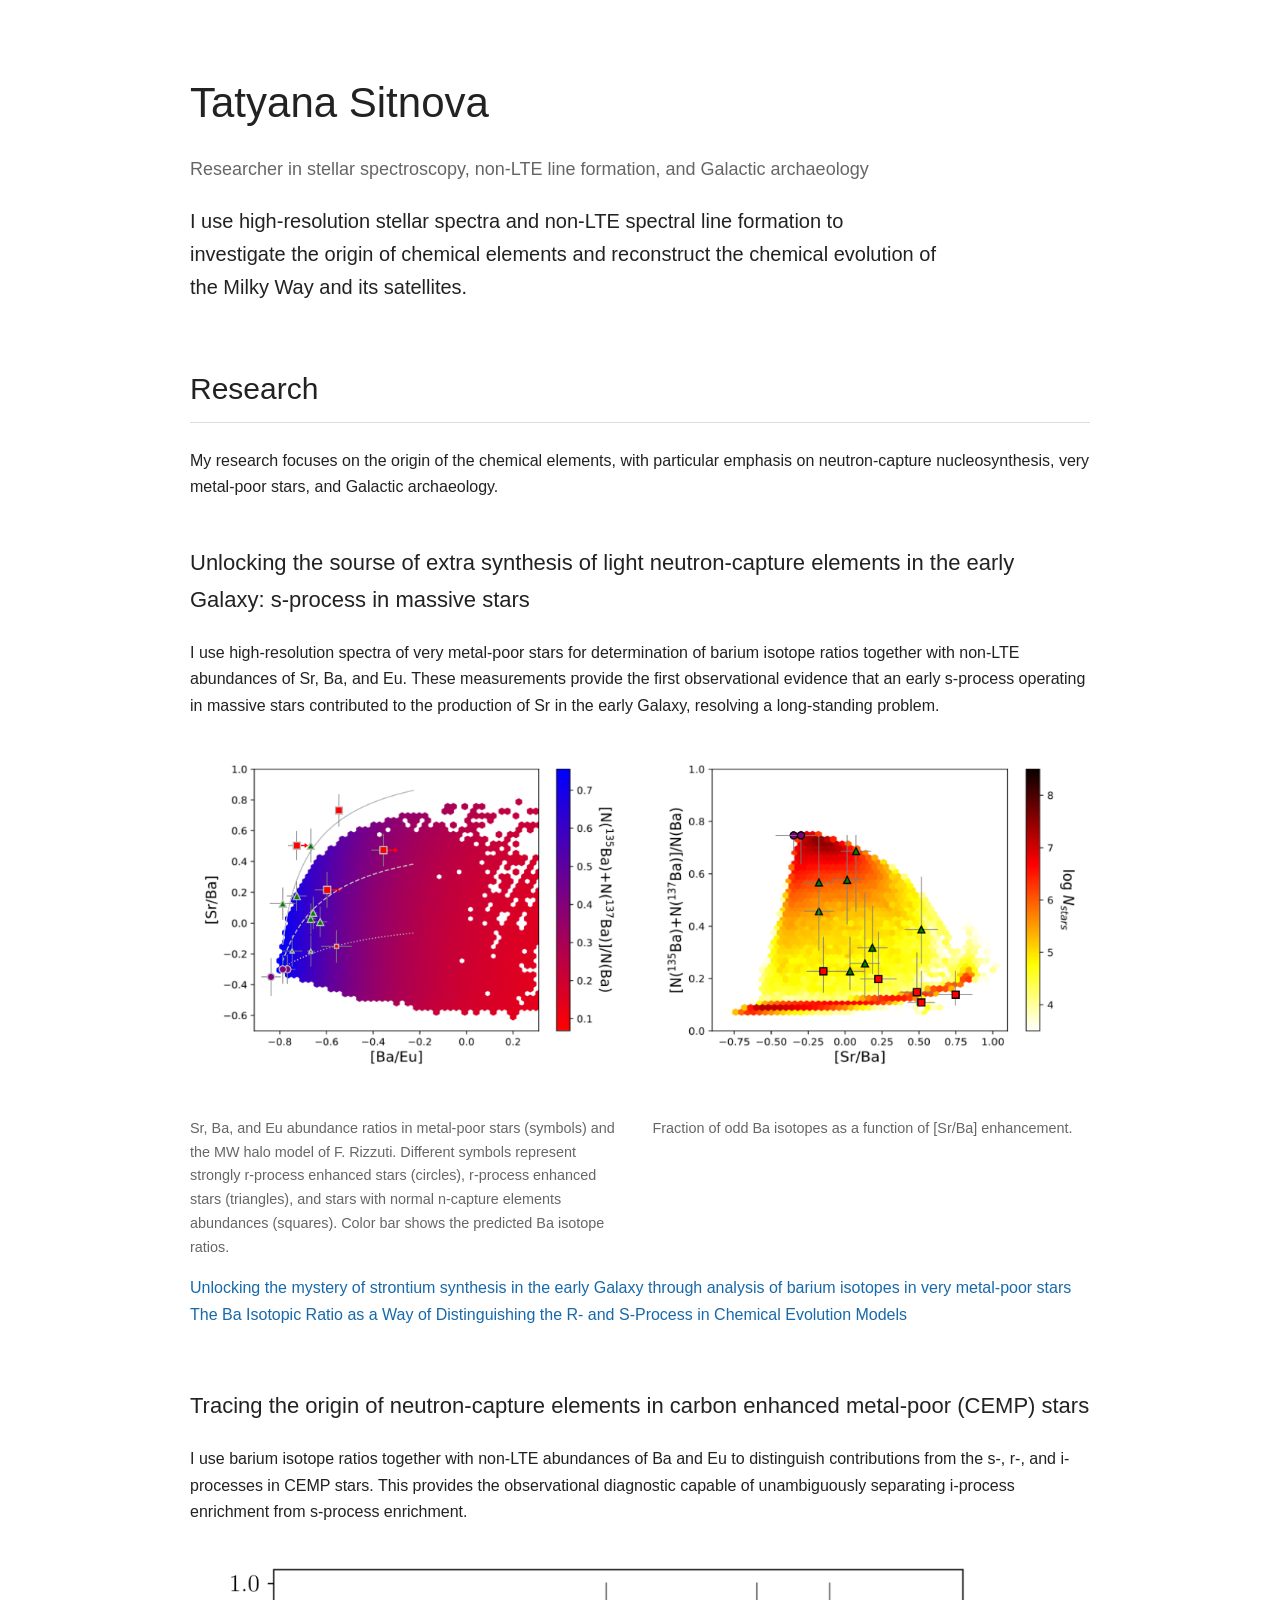
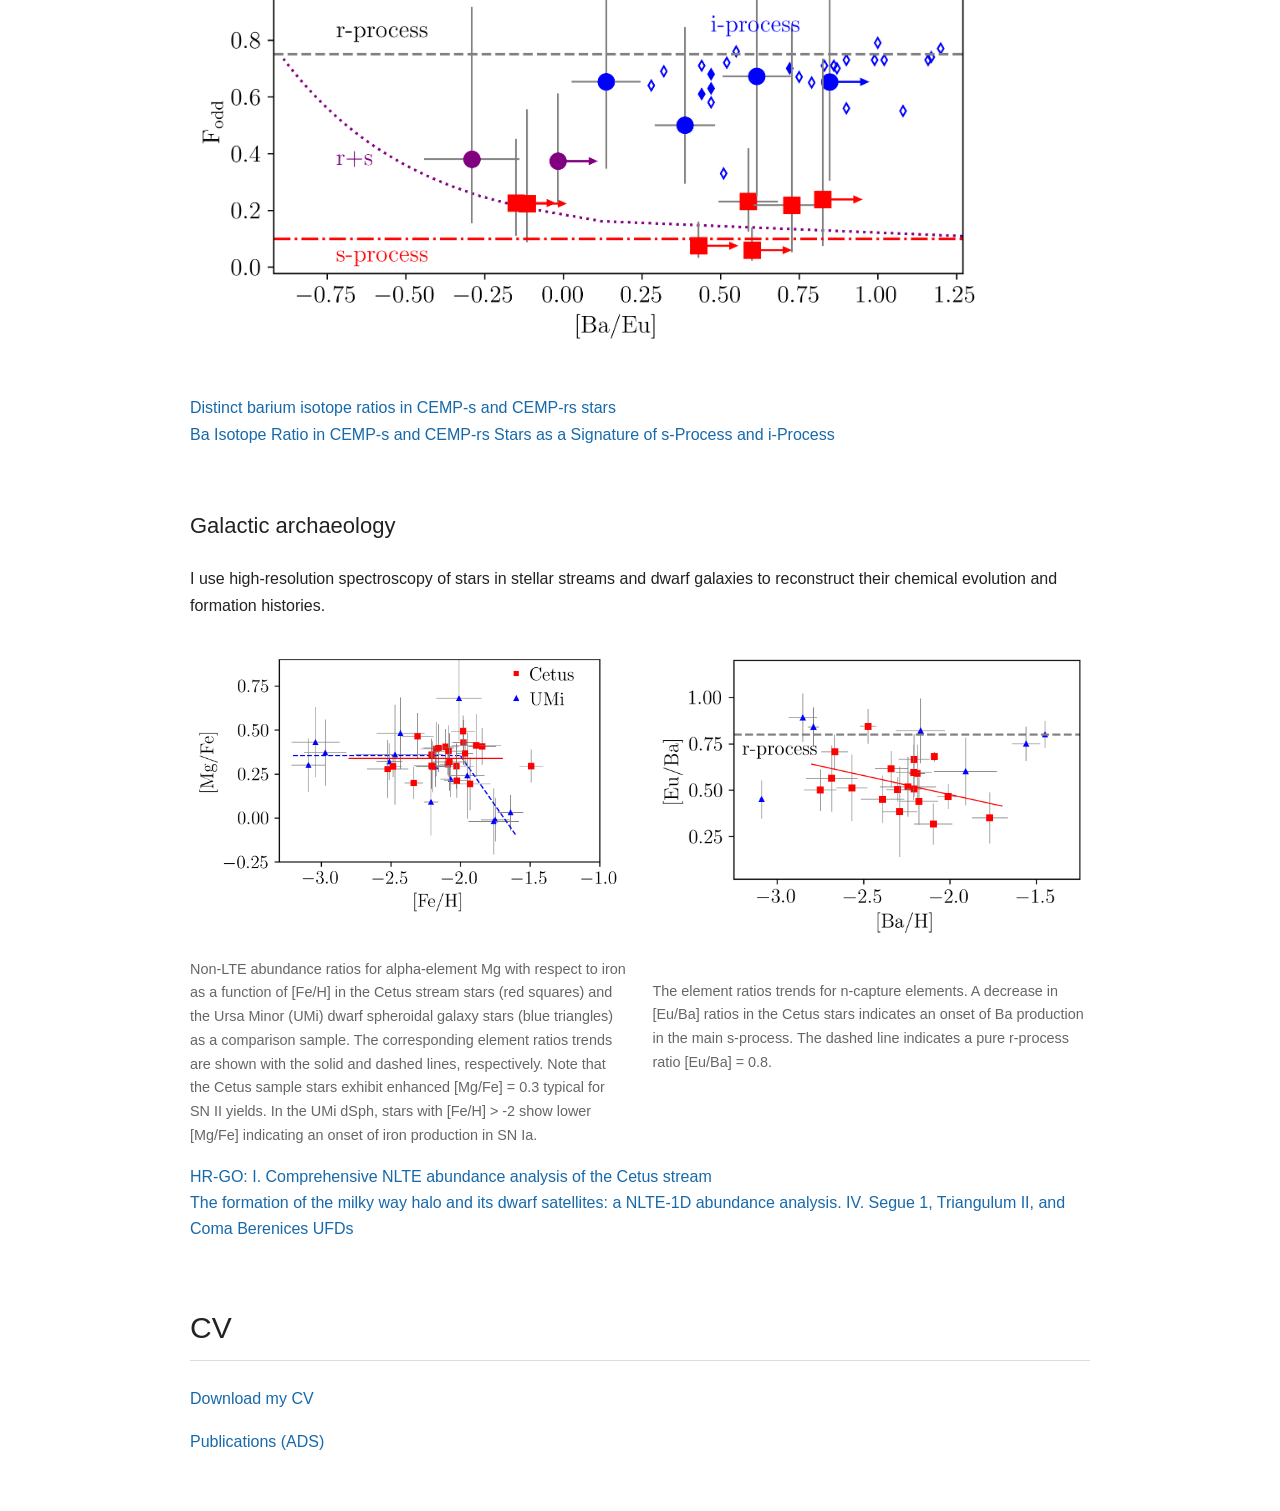
==== index.html @ dd4ed374 "Add files via upload" ====
<!DOCTYPE html>
<html lang="en">

<head>
    <meta charset="UTF-8">
    <meta name="viewport" content="width=device-width, initial-scale=1.0">

    <title>Tatyana Sitnova</title>

    <link rel="stylesheet" href="style.css">
</head>

<body>

<header>
    <h1>Tatyana Sitnova</h1>

    <p class="position">
        Researcher in stellar spectroscopy, non-LTE line formation, and Galactic archaeology 
    </p>

    <p class="intro">
        I use high-resolution stellar spectra and non-LTE spectral
        line formation to investigate the origin of chemical elements
        and reconstruct the chemical evolution of the Milky Way and
        its satellites.
    </p>
</header>


<main>

<section id="research">

    <h2>Research</h2>

    <p>
        My research focuses on the origin of the chemical elements,
        with particular emphasis on neutron-capture nucleosynthesis,
        very metal-poor stars, and Galactic archaeology.
    </p>


    <article class="project">

        <h3>Unlocking the sourse of extra synthesis of light neutron-capture elements in the early Galaxy: s-process in massive stars</h3>

        <p>
            I use high-resolution spectra of very metal-poor stars for determination of barium isotope ratios together with non-LTE abundances of Sr, Ba, and Eu. 
            These measurements provide the first observational evidence that an early s-process operating in massive stars contributed to the production of Sr in the early Galaxy, resolving a long-standing problem.   
        </p>

<div class="figure-row">
    <figure>
        <img src="srba_baeu_model_newr.png"
             alt="Barium isotope ratios">
        <figcaption>Sr, Ba, and Eu abundance ratios in metal-poor stars (symbols) and the MW halo model of F. Rizzuti. Different symbols represent strongly r-process enhanced stars (circles), r-process enhanced  stars (triangles), and stars with normal n-capture elements abundances (squares). Color bar shows the predicted Ba isotope ratios.</figcaption>
    </figure>

    <figure>
        <img src="foddtot_srba_model_newr.png"
             alt="Strontium and barium abundances">
        <figcaption>Fraction of odd Ba isotopes as a function of [Sr/Ba] enhancement.</figcaption>
    </figure>
</div>


        <p>
            <a href="https://ui.adsabs.harvard.edu/abs/2025A%26A...699A.262S/abstract">
                Unlocking the mystery of strontium synthesis in the early Galaxy through analysis of barium isotopes in very metal-poor stars <br>           
            <a href="https://ui.adsabs.harvard.edu/abs/2026Galax..14...49R/abstract">
                The Ba Isotopic Ratio as a Way of Distinguishing the R- and S-Process in Chemical Evolution Models
            </a>
        </p>        

    </article>


    <article class="project">

        <h3>Tracing the origin of neutron-capture elements in carbon enhanced metal-poor (CEMP) stars</h3>

         <p>
            I use barium isotope ratios together with non-LTE abundances of Ba and Eu to distinguish contributions from
            the s-, r-, and i-processes in CEMP stars. This provides the observational diagnostic capable of unambiguously separating
i-process enrichment from s-process enrichment. 
        </p>       

        <img src="ba_fodd_abs_2.png"
             alt="Barium isotope ratios in carbon enhanced metal-poor stars">



        <p>
            <a href="https://ui.adsabs.harvard.edu/abs/2025A%26A...704A.103S/abstract">
                Distinct barium isotope ratios in CEMP-s and CEMP-rs stars <br>           
            <a href="https://ui.adsabs.harvard.edu/abs/2026Galax..14...42S/abstract">
                Ba Isotope Ratio in CEMP-s and CEMP-rs Stars as a Signature of s-Process and i-Process
            </a>
        </p>

    </article>




    <article class="project">

        <h3>Galactic archaeology</h3>

        <p>
            I use high-resolution spectroscopy of stars in stellar
            streams and dwarf galaxies to reconstruct their chemical
            evolution and formation histories.
        </p>        

<div class="figure-row">
    <figure>
        <img src="Cetus_MgIFeII_FeIIH_proposal.png"
             alt="">
        <figcaption>Non-LTE abundance ratios for alpha-element Mg with respect to iron as a function of
[Fe/H] in the Cetus stream stars (red squares) and the Ursa Minor (UMi) dwarf spheroidal galaxy stars
(blue triangles) as a comparison sample. The corresponding element ratios trends are shown with the
solid and dashed lines, respectively. Note that the Cetus sample stars exhibit enhanced [Mg/Fe] = 0.3
typical for SN II yields. In the UMi dSph, stars with [Fe/H] > -2 show lower [Mg/Fe] indicating an onset
of iron production in SN Ia.</figcaption>
    </figure>

    <figure>
        <img src="Cetus_EuIIBaII_BaIIH_proposal.png"
             alt="">
        <figcaption>The element ratios trends for n-capture elements. A decrease in
[Eu/Ba] ratios in the Cetus stars indicates an onset of Ba production in the main s-process. The dashed
line indicates a pure r-process ratio [Eu/Ba] = 0.8.</figcaption>
    </figure>
</div>

        <p>
            <a href="https://ui.adsabs.harvard.edu/abs/2024A%26A...690A.331S/abstract">
                HR-GO: I. Comprehensive NLTE abundance analysis of the Cetus stream <br>           
            <a href="https://ui.adsabs.harvard.edu/abs/2021MNRAS.504.1183S/abstract">
                The formation of the milky way halo and its dwarf satellites: a NLTE-1D abundance analysis. IV. Segue 1, Triangulum II, and Coma Berenices UFDs
            </a>
        </p>

    </article>

</section>


<section id="cv">

    <h2>CV</h2>

    <p>
        <a href="cv.pdf">Download my CV</a>
    </p>

    <p>
        <a href="https://ui.adsabs.harvard.edu/search/fq=%7B!type%3Daqp%20v%3D%24fq_database%7D&fq_database=database%3A%20astronomy&p_=0&q=author%3A(%22sitnova%2C%20t.%22)&sort=date%20desc%2C%20bibcode%20desc">
            Publications (ADS)
        </a>
    </p>

</section>


</main>

</body>
</html>
---- style.css ----
body {
    max-width: 900px;
    margin: 0 auto;
    padding: 40px 30px;

    font-family:
        -apple-system,
        BlinkMacSystemFont,
        "Segoe UI",
        Arial,
        sans-serif;

    color: #222;
    line-height: 1.65;
    background: white;
}

.figure-row {
    display: flex;
    gap: 25px;
}

.figure-row figure {
    flex: 1;
    margin: 0;
}

.figure-row img {
    width: 100%;
    height: auto;
}

.figure-row figcaption {
    font-size: 0.9em;
    color: #666;
    margin-top: 8px;
}

@media (max-width: 600px) {
    .figure-row {
        flex-direction: column;
    }
}

header {
    margin-bottom: 60px;
}

h1 {
    font-size: 42px;
    font-weight: 500;
    margin-bottom: 5px;
}

.position {
    font-size: 18px;
    color: #666;
}

.intro {
    max-width: 750px;
    font-size: 20px;
}

h2 {
    font-size: 30px;
    font-weight: 500;
    border-bottom: 1px solid #ddd;
    padding-bottom: 8px;
    margin-top: 55px;
}

h3 {
    font-size: 22px;
    font-weight: 500;
    margin-top: 45px;
}

.project {
    margin-bottom: 60px;
}

.project img {
    width: 100%;
    max-width: 800px;
    height: auto;
    margin: 15px 0 20px 0;
}

a {
    color: #1769aa;
    text-decoration: none;
}

a:hover {
    text-decoration: underline;
}

@media (max-width: 600px) {

    body {
        padding: 25px 20px;
    }

    h1 {
        font-size: 34px;
    }

    .intro {
        font-size: 18px;
    }
}
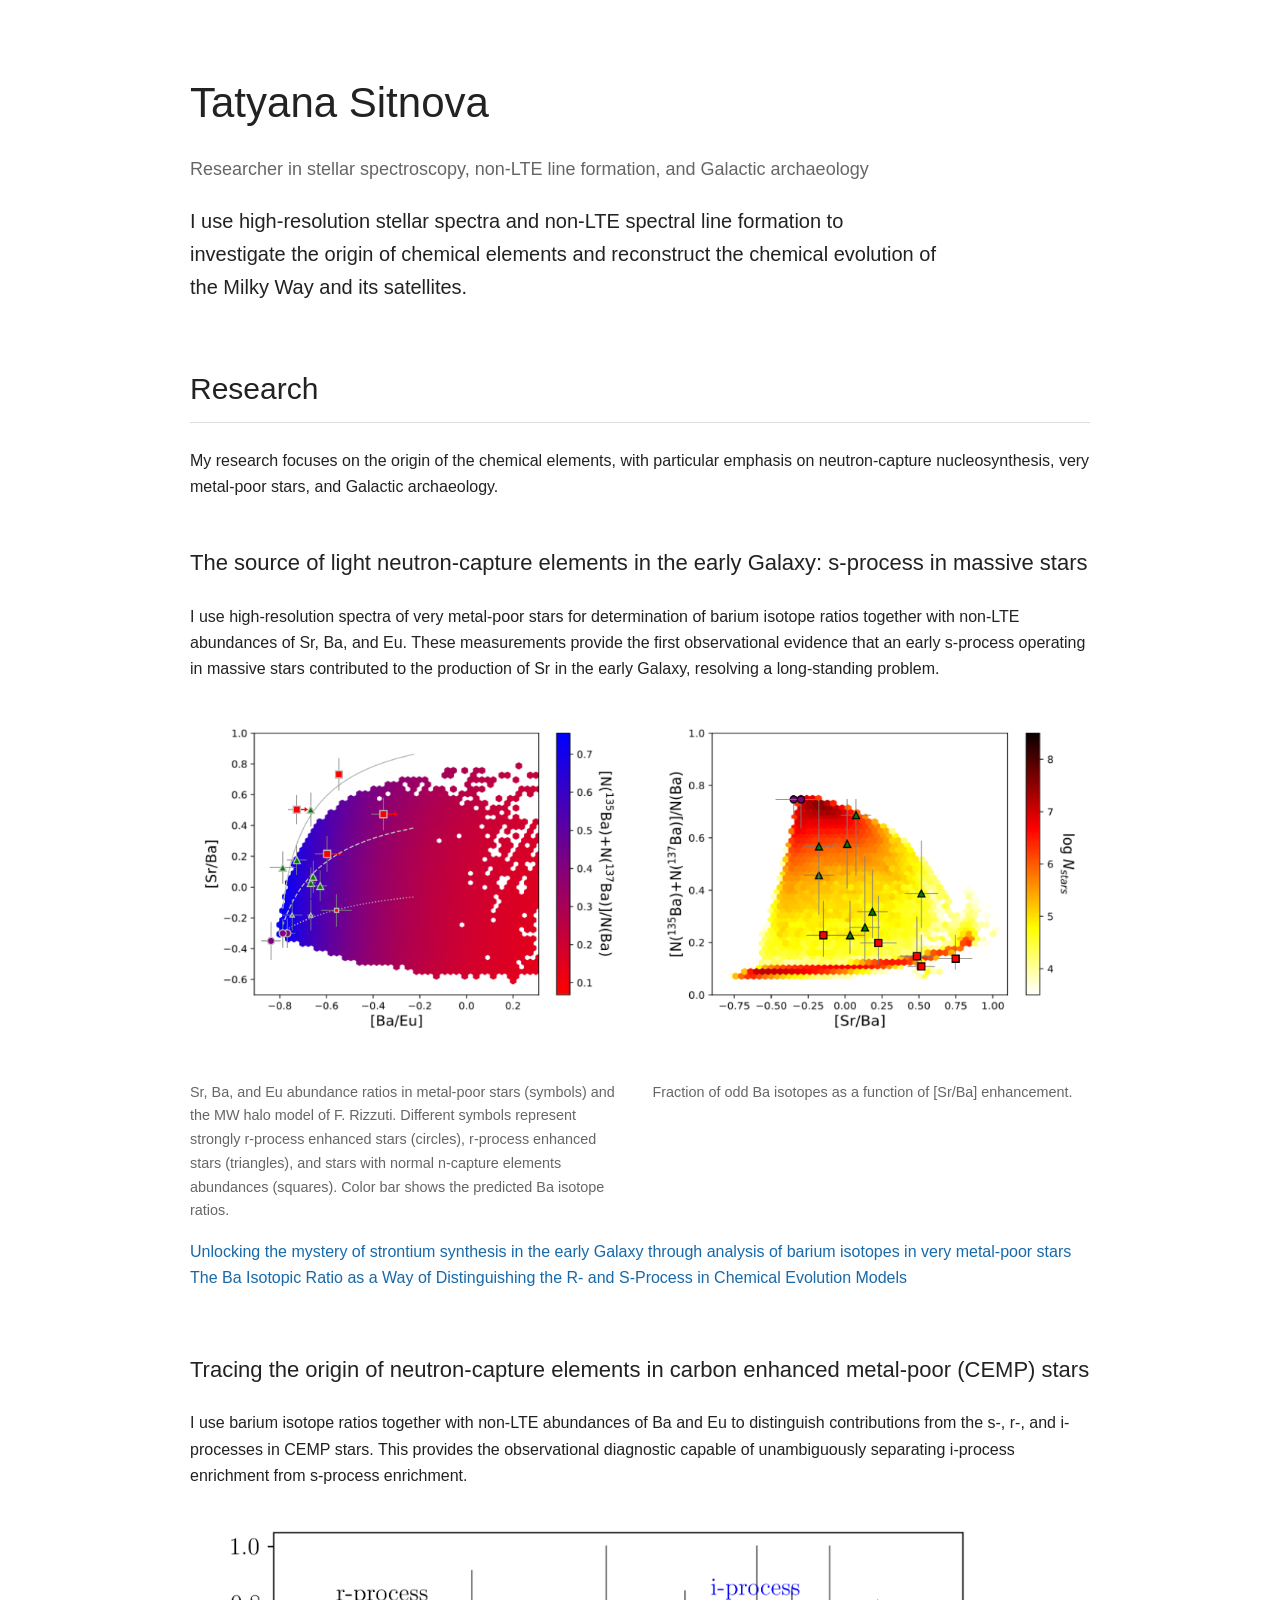
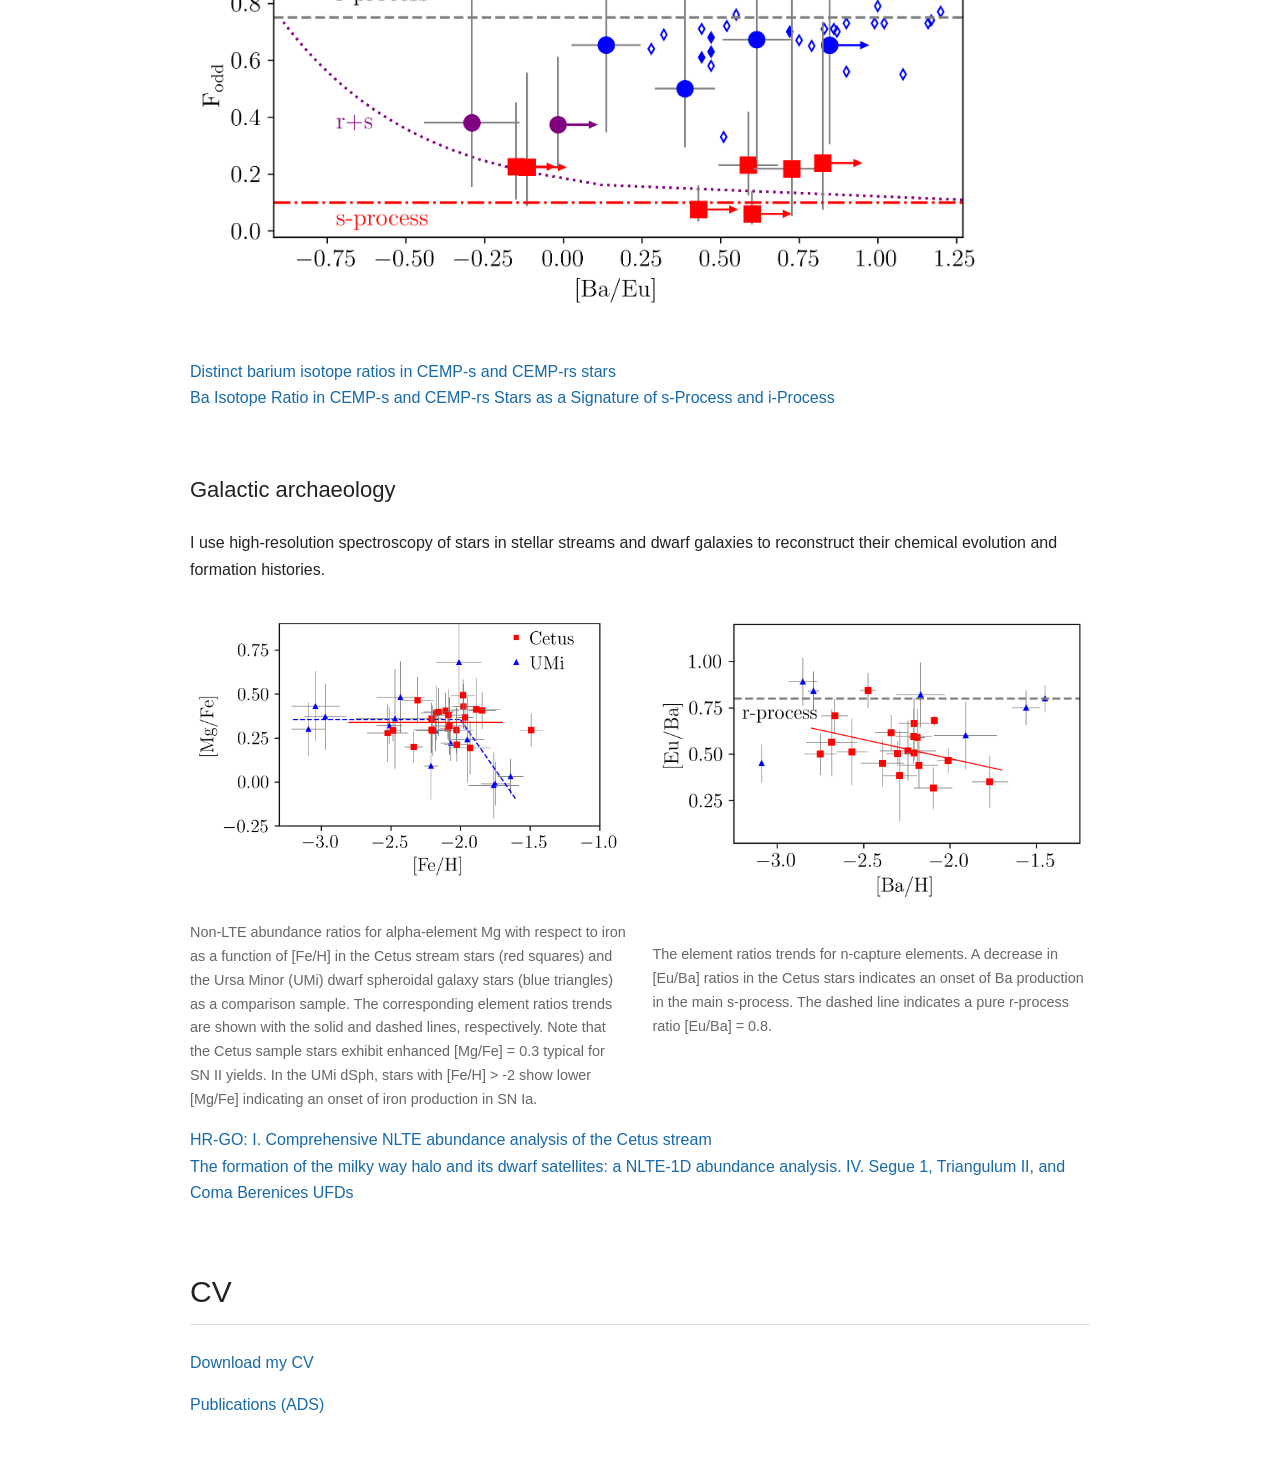
==== commit 9660cc92: "Update index.html" ====
--- a/index.html
+++ b/index.html
@@ -43,11 +43,11 @@
 
     <article class="project">
 
-        <h3>Unlocking the sourse of extra synthesis of light neutron-capture elements in the early Galaxy: s-process in massive stars</h3>
+        <h3>The source of light neutron-capture elements in the early Galaxy: s-process in massive stars</h3>
 
         <p>
-            I use high-resolution spectra of very metal-poor stars for determination of barium isotope ratios together with non-LTE abundances of Sr, Ba, and Eu. 
-            These measurements provide the first observational evidence that an early s-process operating in massive stars contributed to the production of Sr in the early Galaxy, resolving a long-standing problem.   
+        I use high-resolution spectra of very metal-poor stars for determination of barium isotope ratios together with non-LTE abundances of Sr, Ba, and Eu. 
+        These measurements provide the first observational evidence that an early s-process operating in massive stars contributed to the production of Sr in the early Galaxy, resolving a long-standing problem.   
         </p>
 
 <div class="figure-row">
@@ -168,4 +168,4 @@
 </main>
 
 </body>
-</html>+</html>
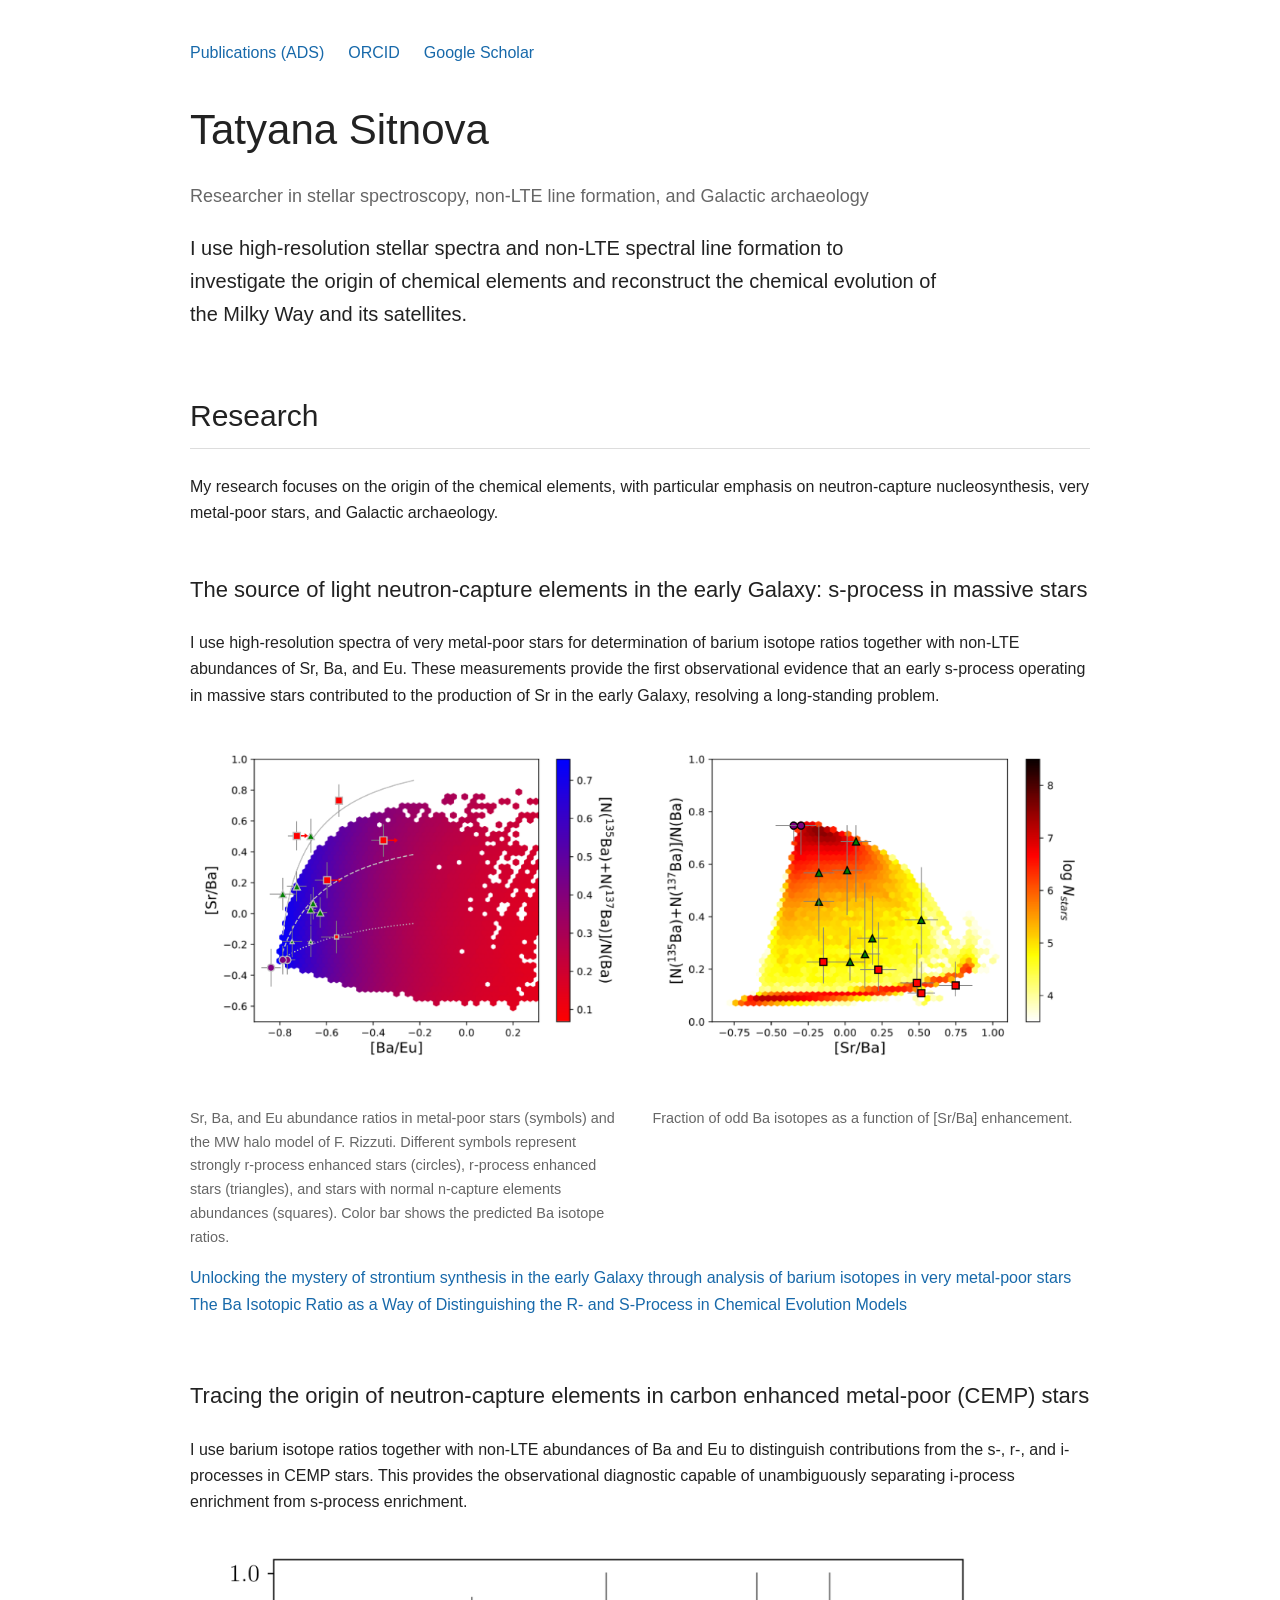
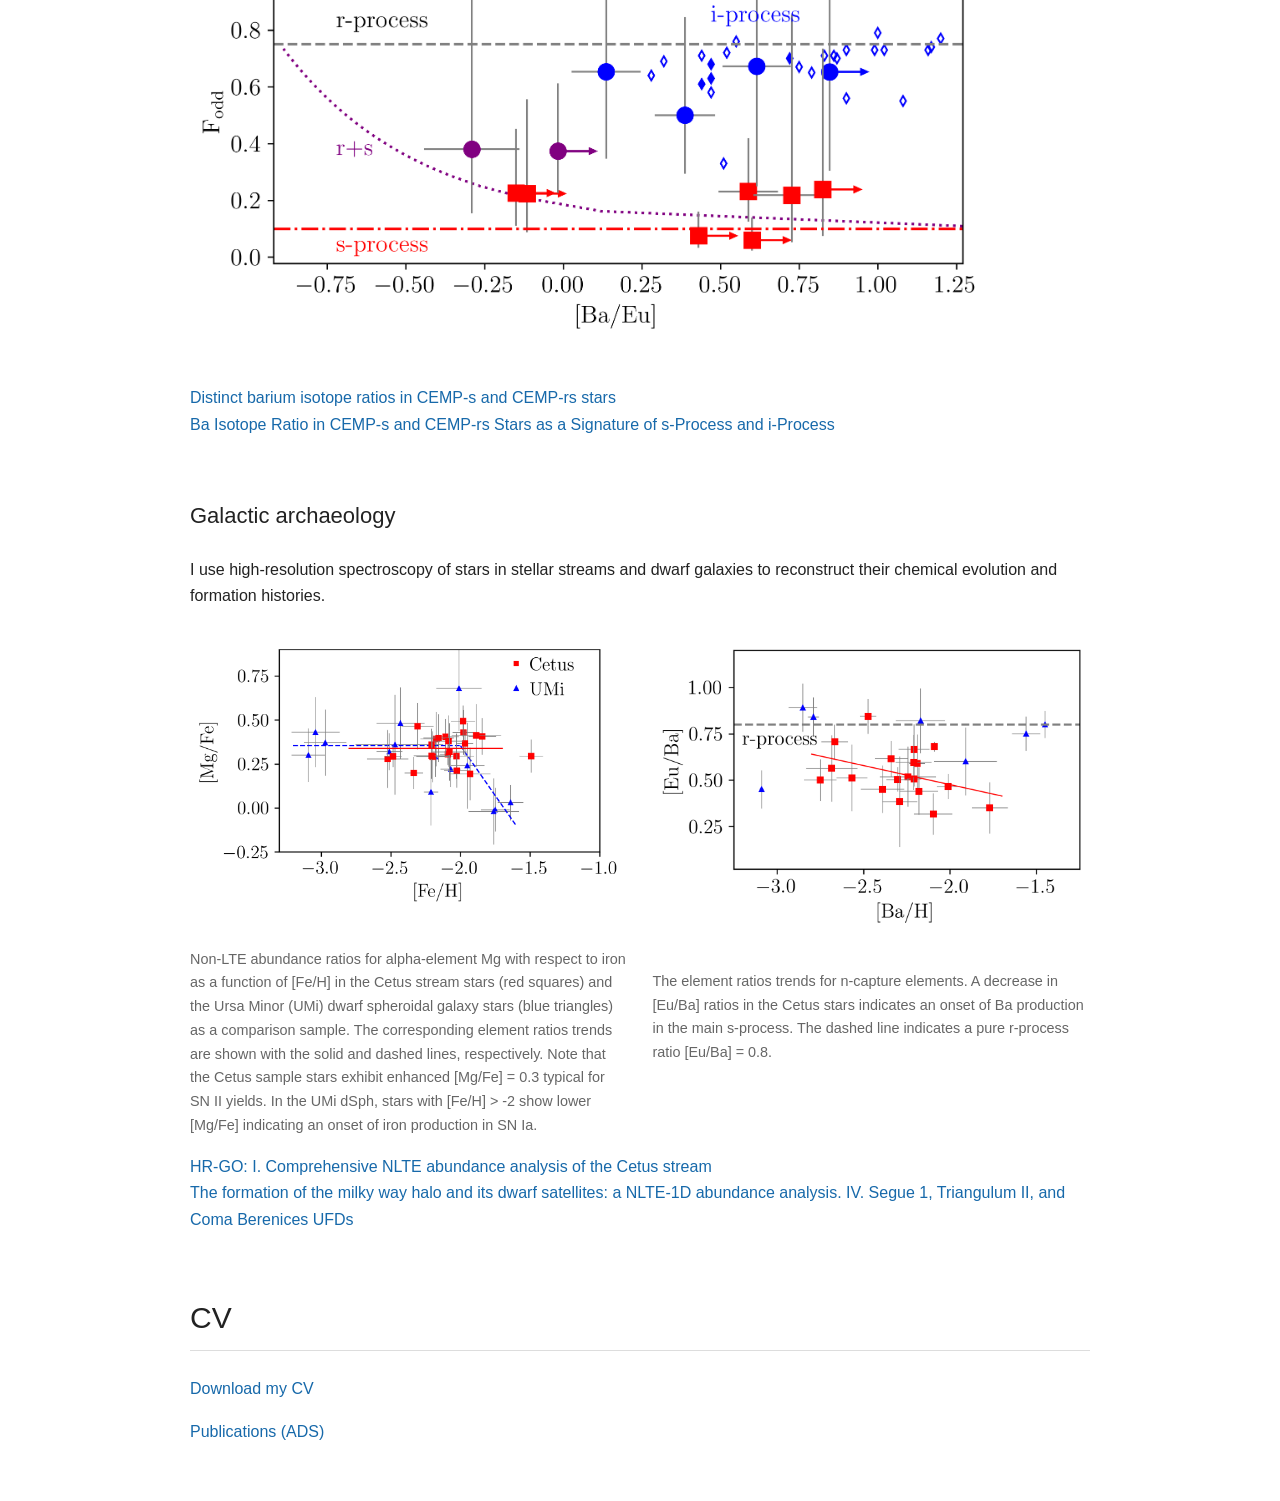
==== commit f6bf73fa: "Update index.html" ====
--- a/index.html
+++ b/index.html
@@ -8,6 +8,13 @@
     <title>Tatyana Sitnova</title>
 
     <link rel="stylesheet" href="style.css">
+
+<div style="display:flex; gap:1.5em; flex-wrap:wrap;">
+  <a href="https://ui.adsabs.harvard.edu/search/fq=%7B!type%3Daqp%20v%3D%24fq_database%7D&fq_database=database%3A%20astronomy&p_=0&q=author%3A(%22sitnova%2C%20t.%22)&sort=date%20desc%2C%20bibcode%20desc" rel="me">Publications (ADS)</a>
+  <a href="https://orcid.org/0000-0002-4174-1505" rel="me">ORCID</a> 
+  <a href="https://scholar.google.com/citations?user=IcK28bwAAAAJ&hl=en" rel="me">Google Scholar</a>
+</div>
+
 </head>
 
 <body>
